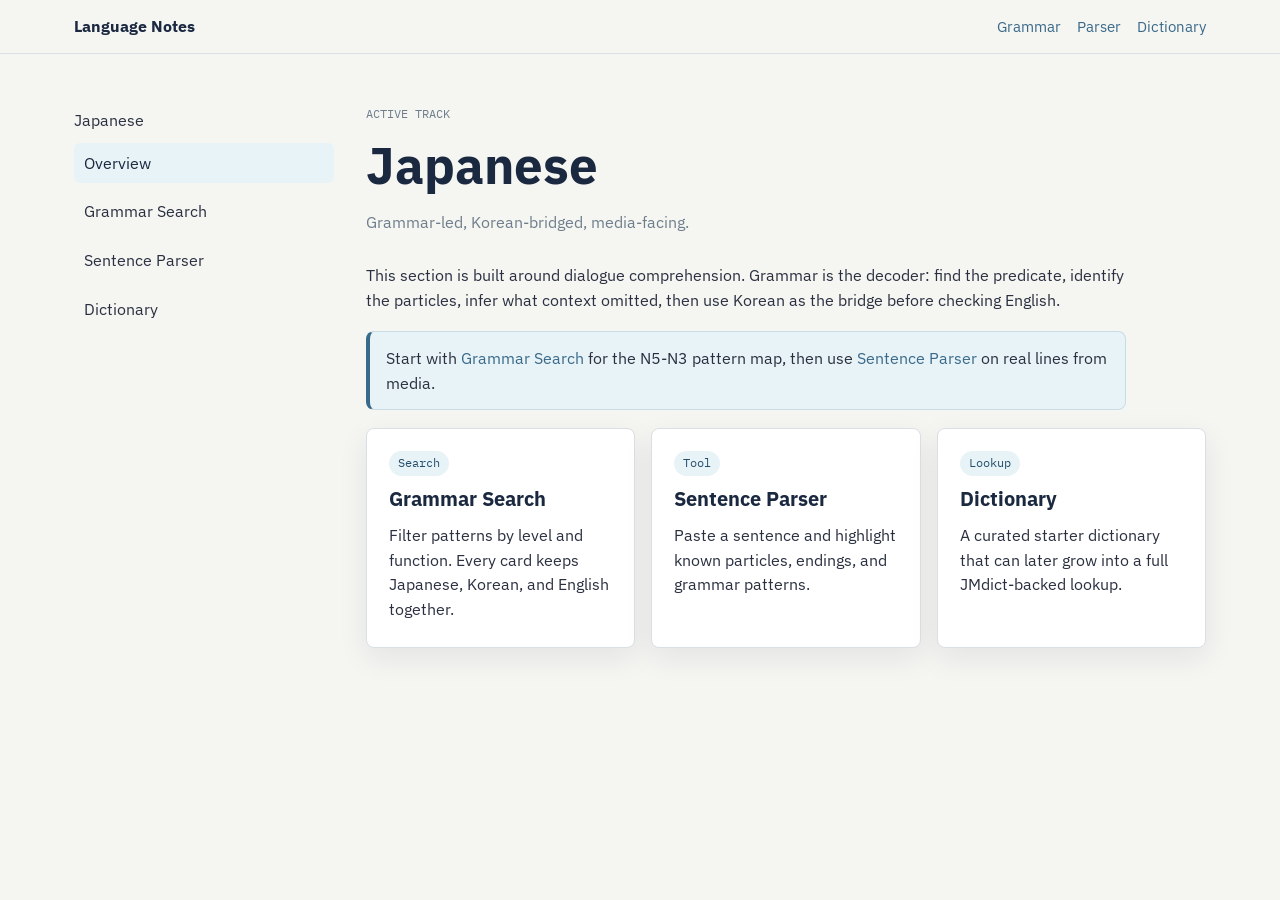
==== japanese/index.html @ cffb5311 "Initial language notes site" ====
<!doctype html>
<html lang="en">
<head>
  <meta charset="utf-8">
  <meta name="viewport" content="width=device-width, initial-scale=1">
  <title>Japanese | Language Notes</title>
  <link rel="preconnect" href="https://fonts.googleapis.com">
  <link rel="preconnect" href="https://fonts.gstatic.com" crossorigin>
  <link href="https://fonts.googleapis.com/css2?family=IBM+Plex+Mono:wght@400;500&family=IBM+Plex+Sans:wght@400;500;600;700&display=swap" rel="stylesheet">
  <link rel="stylesheet" href="../style.css">
</head>
<body>
  <header class="topbar">
    <div class="topbar-inner">
      <a class="brand" href="../index.html">Language Notes</a>
      <nav class="nav">
        <a href="grammar.html">Grammar</a>
        <a href="parser.html">Parser</a>
        <a href="dictionary.html">Dictionary</a>
      </nav>
    </div>
  </header>

  <main class="site-wrap page-body">
    <aside class="sidebar">
      <div class="nav-label">Japanese</div>
      <a class="nav-item active" href="index.html">Overview</a>
      <a class="nav-item" href="grammar.html">Grammar Search</a>
      <a class="nav-item" href="parser.html">Sentence Parser</a>
      <a class="nav-item" href="dictionary.html">Dictionary</a>
    </aside>

    <section class="main">
      <p class="eyebrow">Active track</p>
      <h1 class="lesson-title">Japanese</h1>
      <p class="lesson-meta">Grammar-led, Korean-bridged, media-facing.</p>

      <div class="prose">
        <p>This section is built around dialogue comprehension. Grammar is the decoder: find the predicate, identify the particles, infer what context omitted, then use Korean as the bridge before checking English.</p>
        <div class="callout">
          Start with <a href="grammar.html">Grammar Search</a> for the N5-N3 pattern map, then use <a href="parser.html">Sentence Parser</a> on real lines from media.
        </div>
      </div>

      <section class="cluster-grid">
        <a class="cluster-card active" href="grammar.html">
          <span class="cluster-badge">Search</span>
          <h2>Grammar Search</h2>
          <p>Filter patterns by level and function. Every card keeps Japanese, Korean, and English together.</p>
        </a>
        <a class="cluster-card active" href="parser.html">
          <span class="cluster-badge">Tool</span>
          <h2>Sentence Parser</h2>
          <p>Paste a sentence and highlight known particles, endings, and grammar patterns.</p>
        </a>
        <a class="cluster-card active" href="dictionary.html">
          <span class="cluster-badge">Lookup</span>
          <h2>Dictionary</h2>
          <p>A curated starter dictionary that can later grow into a full JMdict-backed lookup.</p>
        </a>
      </section>
    </section>
  </main>
</body>
</html>
---- style.css ----
:root {
  --bg: #f5f5f2;
  --panel: #ffffff;
  --ink: #1a2840;
  --body: #2a3040;
  --muted: #6f7e8c;
  --line: #d9e0e4;
  --accent: #3a6a8a;
  --accent-strong: #244f6c;
  --blue-soft: #e8f3f7;
  --green-soft: #e9f4ee;
  --gold-soft: #f6efd8;
  --red-soft: #f7e7e3;
  --shadow: 0 10px 30px rgba(26, 40, 64, 0.08);
}

* {
  box-sizing: border-box;
}

body {
  margin: 0;
  background: var(--bg);
  color: var(--body);
  font-family: "IBM Plex Sans", system-ui, sans-serif;
  line-height: 1.55;
}

a {
  color: var(--accent);
  text-decoration: none;
}

a:hover {
  color: var(--accent-strong);
}

.topbar {
  position: sticky;
  top: 0;
  z-index: 10;
  background: rgba(245, 245, 242, 0.94);
  border-bottom: 1px solid var(--line);
  backdrop-filter: blur(10px);
}

.topbar-inner {
  max-width: 1180px;
  margin: 0 auto;
  padding: 14px 24px;
  display: flex;
  align-items: center;
  justify-content: space-between;
  gap: 18px;
}

.brand {
  color: var(--ink);
  font-weight: 700;
  letter-spacing: 0;
}

.nav {
  display: flex;
  gap: 16px;
  flex-wrap: wrap;
  font-size: 0.94rem;
}

.site-wrap {
  max-width: 1180px;
  margin: 0 auto;
  padding: 38px 24px 72px;
}

.hero {
  max-width: 820px;
  padding: 28px 0 34px;
}

.eyebrow,
.section-label,
.meta {
  color: var(--muted);
  font-family: "IBM Plex Mono", monospace;
  font-size: 0.78rem;
  letter-spacing: 0;
  text-transform: uppercase;
}

h1,
h2,
h3 {
  color: var(--ink);
  line-height: 1.14;
  letter-spacing: 0;
  margin: 0;
}

h1 {
  font-size: clamp(2.15rem, 5vw, 4.2rem);
  max-width: 820px;
}

h2 {
  font-size: 1.25rem;
}

h3 {
  font-size: 1rem;
}

.hero-copy {
  max-width: 680px;
  font-size: 1.08rem;
  color: var(--body);
}

.cluster-grid {
  display: grid;
  grid-template-columns: repeat(3, minmax(0, 1fr));
  gap: 16px;
}

.cluster-card {
  min-height: 220px;
  background: var(--panel);
  border: 1px solid var(--line);
  border-radius: 8px;
  padding: 22px;
  box-shadow: var(--shadow);
  display: flex;
  flex-direction: column;
  gap: 12px;
}

.cluster-card p {
  margin: 0;
  color: var(--body);
}

.cluster-card.planned {
  box-shadow: none;
  opacity: 0.78;
}

.cluster-badge,
.tag,
.level-pill {
  display: inline-flex;
  align-items: center;
  width: fit-content;
  min-height: 24px;
  border-radius: 999px;
  padding: 3px 9px;
  background: var(--blue-soft);
  color: var(--accent-strong);
  font-size: 0.75rem;
  font-family: "IBM Plex Mono", monospace;
}

.page-body {
  display: grid;
  grid-template-columns: 260px minmax(0, 1fr);
  gap: 32px;
  align-items: start;
}

.sidebar {
  position: sticky;
  top: 72px;
  display: flex;
  flex-direction: column;
  gap: 8px;
}

.nav-label {
  margin: 16px 0 2px;
}

.nav-item {
  display: block;
  padding: 8px 10px;
  border-radius: 6px;
  color: var(--body);
}

.nav-item.active,
.nav-item:hover {
  background: var(--blue-soft);
  color: var(--ink);
}

.main {
  min-width: 0;
}

.lesson-title {
  margin: 8px 0 8px;
  font-size: clamp(2rem, 4vw, 3.35rem);
}

.lesson-meta {
  margin-bottom: 28px;
  color: var(--muted);
}

.toolbar {
  display: grid;
  grid-template-columns: minmax(220px, 1fr) auto auto;
  gap: 10px;
  margin: 22px 0;
}

input,
select,
textarea,
button {
  font: inherit;
}

.search-input,
.select,
.textarea {
  width: 100%;
  border: 1px solid var(--line);
  border-radius: 8px;
  background: #fff;
  color: var(--ink);
  padding: 11px 12px;
}

.textarea {
  min-height: 132px;
  resize: vertical;
  font-family: "IBM Plex Sans", system-ui, sans-serif;
}

.button {
  border: 1px solid var(--accent);
  border-radius: 8px;
  background: var(--accent);
  color: #fff;
  padding: 10px 14px;
  cursor: pointer;
  white-space: nowrap;
}

.button.secondary {
  background: #fff;
  color: var(--accent);
}

.button:hover {
  border-color: var(--accent-strong);
  background: var(--accent-strong);
  color: #fff;
}

.card-list {
  display: grid;
  gap: 12px;
}

.pattern-card,
.tool-card,
.parse-card {
  background: var(--panel);
  border: 1px solid var(--line);
  border-radius: 8px;
  padding: 18px;
  box-shadow: var(--shadow);
}

.pattern-head {
  display: flex;
  justify-content: space-between;
  gap: 14px;
  align-items: flex-start;
  margin-bottom: 12px;
}

.pattern-title {
  display: flex;
  gap: 8px;
  align-items: center;
  flex-wrap: wrap;
}

.jp {
  color: var(--ink);
  font-size: 1.25rem;
  font-weight: 600;
}

.kr {
  color: #304f43;
}

.en {
  color: var(--body);
}

.example {
  display: grid;
  gap: 3px;
  padding: 12px;
  background: #fbfbfa;
  border-left: 3px solid var(--accent);
  border-radius: 6px;
  margin-top: 12px;
}

.tag-row {
  display: flex;
  flex-wrap: wrap;
  gap: 6px;
  margin-top: 10px;
}

.level-pill.n5 {
  background: var(--green-soft);
  color: #2d6546;
}

.level-pill.n4 {
  background: var(--gold-soft);
  color: #755d16;
}

.level-pill.n3 {
  background: var(--red-soft);
  color: #8a3b2e;
}

.split {
  display: grid;
  grid-template-columns: minmax(0, 1fr) minmax(320px, 0.85fr);
  gap: 16px;
}

.token-line {
  display: flex;
  flex-wrap: wrap;
  gap: 8px;
  margin-top: 12px;
}

.token {
  border: 1px solid var(--line);
  background: #fff;
  color: var(--ink);
  border-radius: 999px;
  padding: 6px 10px;
  cursor: pointer;
}

.token:hover,
.token.active {
  border-color: var(--accent);
  background: var(--blue-soft);
}

.analysis-list {
  display: grid;
  gap: 10px;
  margin-top: 12px;
}

.analysis-item {
  border-left: 3px solid var(--accent);
  background: #fbfbfa;
  border-radius: 6px;
  padding: 10px 12px;
}

.empty {
  color: var(--muted);
  padding: 18px;
  border: 1px dashed var(--line);
  border-radius: 8px;
}

.prose {
  max-width: 760px;
}

.prose p {
  margin: 0 0 14px;
}

.callout {
  border: 1px solid #c8dce6;
  border-left: 4px solid var(--accent);
  background: var(--blue-soft);
  border-radius: 8px;
  padding: 14px 16px;
  margin: 18px 0;
}

code {
  font-family: "IBM Plex Mono", monospace;
  background: #edf1f3;
  border-radius: 4px;
  padding: 1px 5px;
}

@media (max-width: 860px) {
  .cluster-grid,
  .page-body,
  .split,
  .toolbar {
    grid-template-columns: 1fr;
  }

  .sidebar {
    position: static;
  }
}
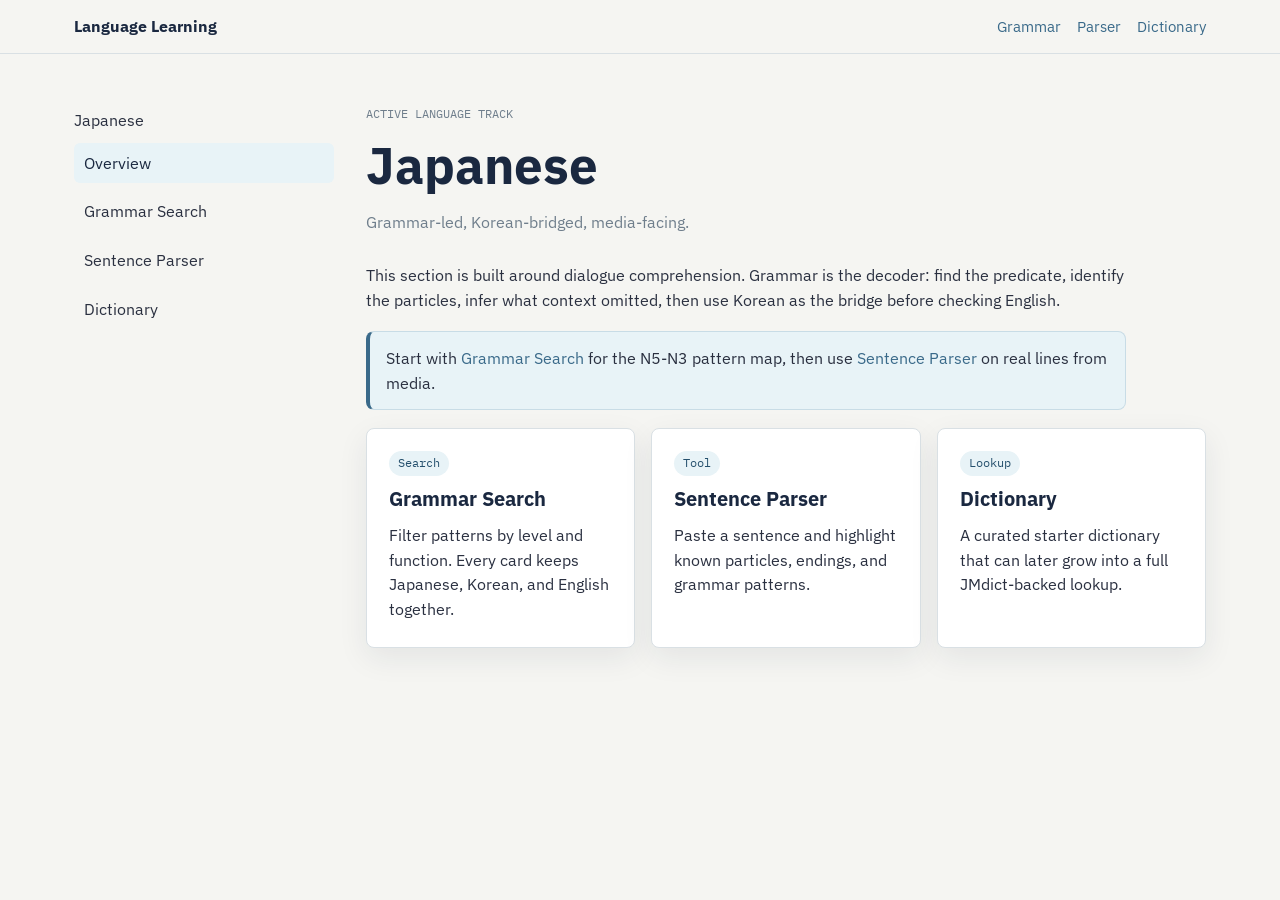
==== commit be466be5: "Frame site as language learning hub" ====
--- a/japanese/index.html
+++ b/japanese/index.html
@@ -12,7 +12,7 @@
 <body>
   <header class="topbar">
     <div class="topbar-inner">
-      <a class="brand" href="../index.html">Language Notes</a>
+      <a class="brand" href="../index.html">Language Learning</a>
       <nav class="nav">
         <a href="grammar.html">Grammar</a>
         <a href="parser.html">Parser</a>
@@ -31,7 +31,7 @@
     </aside>
 
     <section class="main">
-      <p class="eyebrow">Active track</p>
+      <p class="eyebrow">Active language track</p>
       <h1 class="lesson-title">Japanese</h1>
       <p class="lesson-meta">Grammar-led, Korean-bridged, media-facing.</p>
 
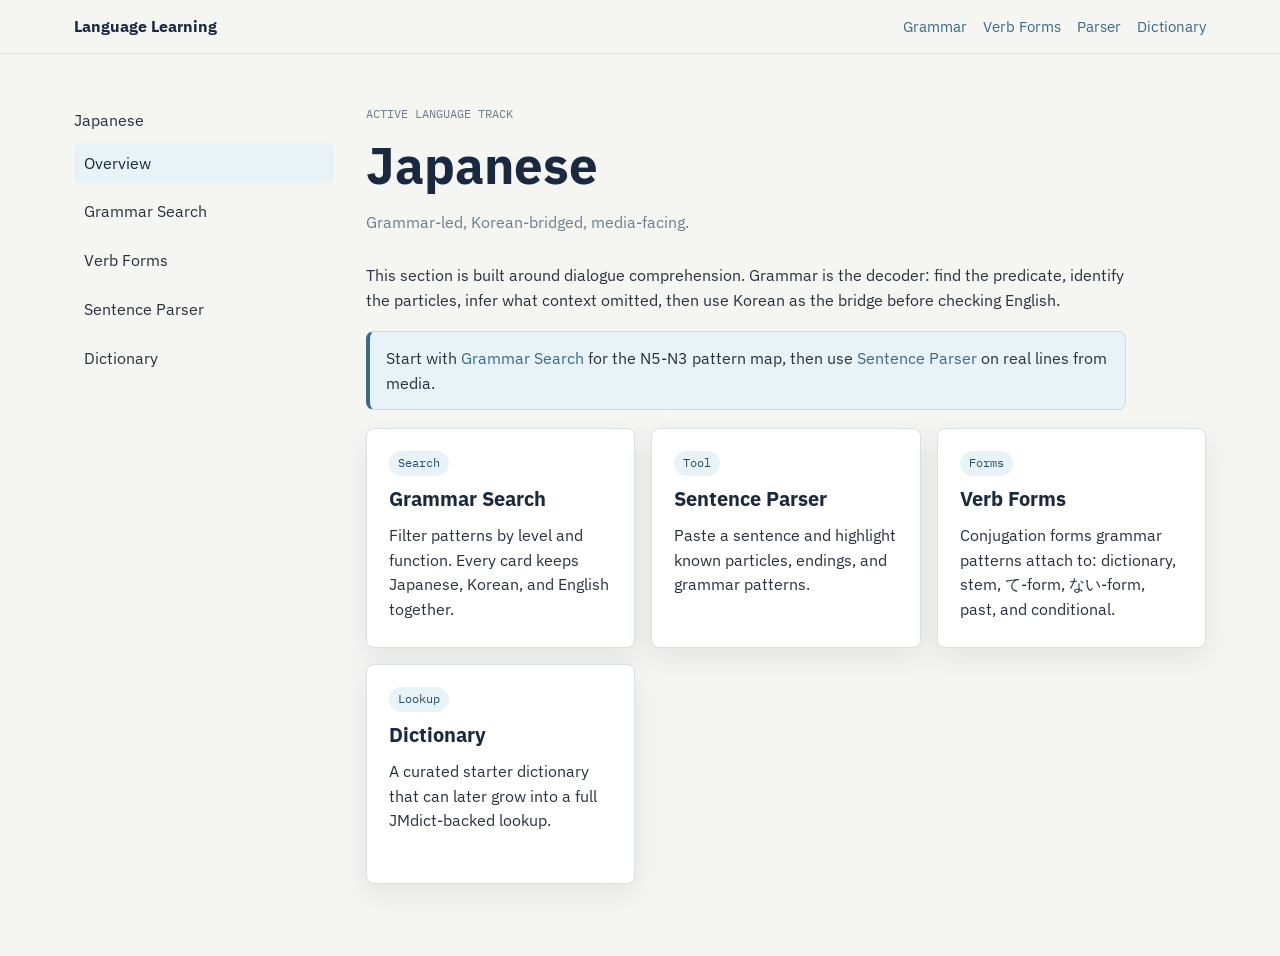
==== commit 88d39c53: "Add verb form attachment guidance" ====
--- a/japanese/index.html
+++ b/japanese/index.html
@@ -15,6 +15,7 @@
       <a class="brand" href="../index.html">Language Learning</a>
       <nav class="nav">
         <a href="grammar.html">Grammar</a>
+        <a href="verb-forms.html">Verb Forms</a>
         <a href="parser.html">Parser</a>
         <a href="dictionary.html">Dictionary</a>
       </nav>
@@ -26,6 +27,7 @@
       <div class="nav-label">Japanese</div>
       <a class="nav-item active" href="index.html">Overview</a>
       <a class="nav-item" href="grammar.html">Grammar Search</a>
+      <a class="nav-item" href="verb-forms.html">Verb Forms</a>
       <a class="nav-item" href="parser.html">Sentence Parser</a>
       <a class="nav-item" href="dictionary.html">Dictionary</a>
     </aside>
@@ -53,6 +55,11 @@
           <h2>Sentence Parser</h2>
           <p>Paste a sentence and highlight known particles, endings, and grammar patterns.</p>
         </a>
+        <a class="cluster-card active" href="verb-forms.html">
+          <span class="cluster-badge">Forms</span>
+          <h2>Verb Forms</h2>
+          <p>Conjugation forms grammar patterns attach to: dictionary, stem, て-form, ない-form, past, and conditional.</p>
+        </a>
         <a class="cluster-card active" href="dictionary.html">
           <span class="cluster-badge">Lookup</span>
           <h2>Dictionary</h2>
--- a/style.css
+++ b/style.css
@@ -293,6 +293,23 @@
   font-weight: 600;
 }
 
+.jp ruby {
+  ruby-position: over;
+  ruby-align: center;
+}
+
+.jp rt {
+  color: var(--muted);
+  font-size: 0.58em;
+  font-weight: 400;
+  line-height: 1;
+}
+
+.jp rt::selection,
+.jp ruby::selection {
+  background: var(--blue-soft);
+}
+
 .kr {
   color: #304f43;
 }
@@ -396,6 +413,26 @@
   border-radius: 8px;
   padding: 14px 16px;
   margin: 18px 0;
+}
+
+.data-table {
+  width: 100%;
+  border-collapse: collapse;
+  margin-top: 12px;
+  background: #fff;
+}
+
+.data-table th,
+.data-table td {
+  border-bottom: 1px solid var(--line);
+  padding: 10px 8px;
+  text-align: left;
+  vertical-align: top;
+}
+
+.data-table th {
+  color: var(--ink);
+  font-size: 0.86rem;
 }
 
 code {
